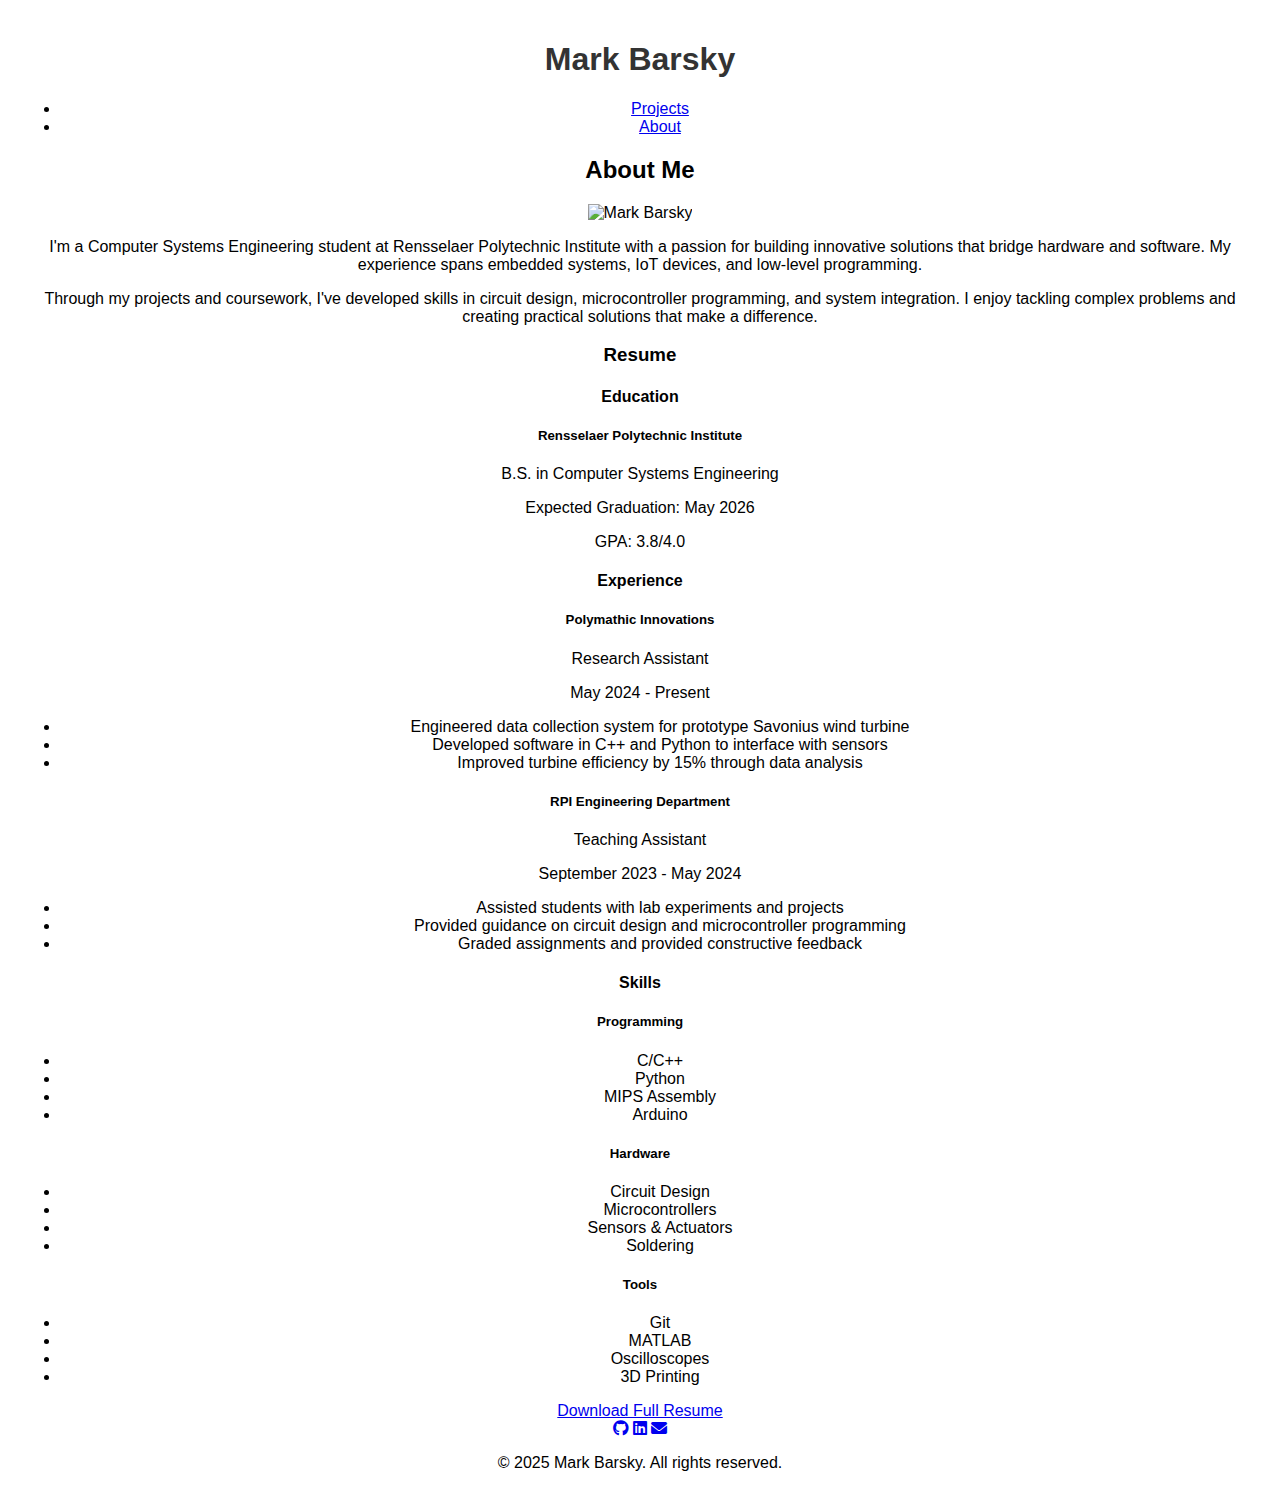
==== about.html @ 916d6900 "Create about.html" ====
<!DOCTYPE html>
<html lang="en">
<head>
    <meta charset="UTF-8">
    <meta name="viewport" content="width=device-width, initial-scale=1.0">
    <title>About | Mark Barsky</title>
    <link rel="stylesheet" href="css/styles.css">
    <link rel="stylesheet" href="css/media-queries.css">
    <script src="js/script.js" defer></script>
    <link rel="stylesheet" href="https://cdnjs.cloudflare.com/ajax/libs/font-awesome/6.0.0/css/all.min.css">
</head>
<body>
    <header>
        <div class="container">
            <h1 class="logo">Mark Barsky</h1>
            <nav>
                <ul class="nav-links">
                    <li><a href="index.html">Projects</a></li>
                    <li><a href="about.html" class="active">About</a></li>
                </ul>
                <div class="hamburger">
                    <div class="line"></div>
                    <div class="line"></div>
                    <div class="line"></div>
                </div>
            </nav>
        </div>
    </header>

    <main>
        <section class="about">
            <div class="container">
                <h2>About Me</h2>
                <div class="about-content">
                    <div class="about-image">
                        <img src="images/profile.jpg" alt="Mark Barsky">
                    </div>
                    <div class="about-text">
                        <p>I'm a Computer Systems Engineering student at Rensselaer Polytechnic Institute with a passion for building innovative solutions that bridge hardware and software. My experience spans embedded systems, IoT devices, and low-level programming.</p>
                        <p>Through my projects and coursework, I've developed skills in circuit design, microcontroller programming, and system integration. I enjoy tackling complex problems and creating practical solutions that make a difference.</p>
                    </div>
                </div>

                <div class="resume-section">
                    <h3>Resume</h3>
                    <div class="resume-content">
                        <div class="resume-block">
                            <h4>Education</h4>
                            <div class="resume-item">
                                <h5>Rensselaer Polytechnic Institute</h5>
                                <p class="resume-subtitle">B.S. in Computer Systems Engineering</p>
                                <p class="resume-date">Expected Graduation: May 2026</p>
                                <p>GPA: 3.8/4.0</p>
                            </div>
                        </div>

                        <div class="resume-block">
                            <h4>Experience</h4>
                            <div class="resume-item">
                                <h5>Polymathic Innovations</h5>
                                <p class="resume-subtitle">Research Assistant</p>
                                <p class="resume-date">May 2024 - Present</p>
                                <ul>
                                    <li>Engineered data collection system for prototype Savonius wind turbine</li>
                                    <li>Developed software in C++ and Python to interface with sensors</li>
                                    <li>Improved turbine efficiency by 15% through data analysis</li>
                                </ul>
                            </div>
                            <div class="resume-item">
                                <h5>RPI Engineering Department</h5>
                                <p class="resume-subtitle">Teaching Assistant</p>
                                <p class="resume-date">September 2023 - May 2024</p>
                                <ul>
                                    <li>Assisted students with lab experiments and projects</li>
                                    <li>Provided guidance on circuit design and microcontroller programming</li>
                                    <li>Graded assignments and provided constructive feedback</li>
                                </ul>
                            </div>
                        </div>

                        <div class="resume-block">
                            <h4>Skills</h4>
                            <div class="skills-grid">
                                <div class="skill-category">
                                    <h5>Programming</h5>
                                    <ul>
                                        <li>C/C++</li>
                                        <li>Python</li>
                                        <li>MIPS Assembly</li>
                                        <li>Arduino</li>
                                    </ul>
                                </div>
                                <div class="skill-category">
                                    <h5>Hardware</h5>
                                    <ul>
                                        <li>Circuit Design</li>
                                        <li>Microcontrollers</li>
                                        <li>Sensors & Actuators</li>
                                        <li>Soldering</li>
                                    </ul>
                                </div>
                                <div class="skill-category">
                                    <h5>Tools</h5>
                                    <ul>
                                        <li>Git</li>
                                        <li>MATLAB</li>
                                        <li>Oscilloscopes</li>
                                        <li>3D Printing</li>
                                    </ul>
                                </div>
                            </div>
                        </div>
                    </div>
                    <a href="resume.pdf" class="btn" target="_blank">Download Full Resume</a>
                </div>
            </div>
        </section>
    </main>

    <footer>
        <div class="container">
            <div class="footer-content">
                <div class="social-links">
                    <a href="https://github.com/yourusername" target="_blank"><i class="fab fa-github"></i></a>
                    <a href="https://linkedin.com/in/yourusername" target="_blank"><i class="fab fa-linkedin"></i></a>
                    <a href="mailto:your.email@example.com"><i class="fas fa-envelope"></i></a>
                </div>
                <p>&copy; 2025 Mark Barsky. All rights reserved.</p>
            </div>
        </div>
    </footer>
</body>
</html>
---- css/styles.css ----
body {
    font-family: Arial, sans-serif;
    margin: 0;
    padding: 20px;
    text-align: center;
}

h1 {
    color: #333;
}
---- css/media-queries.css ----
/* This handles responsive design for different screen sizes */
@media screen and (max-width: 768px) {
    body {
        padding: 10px;
    }
}
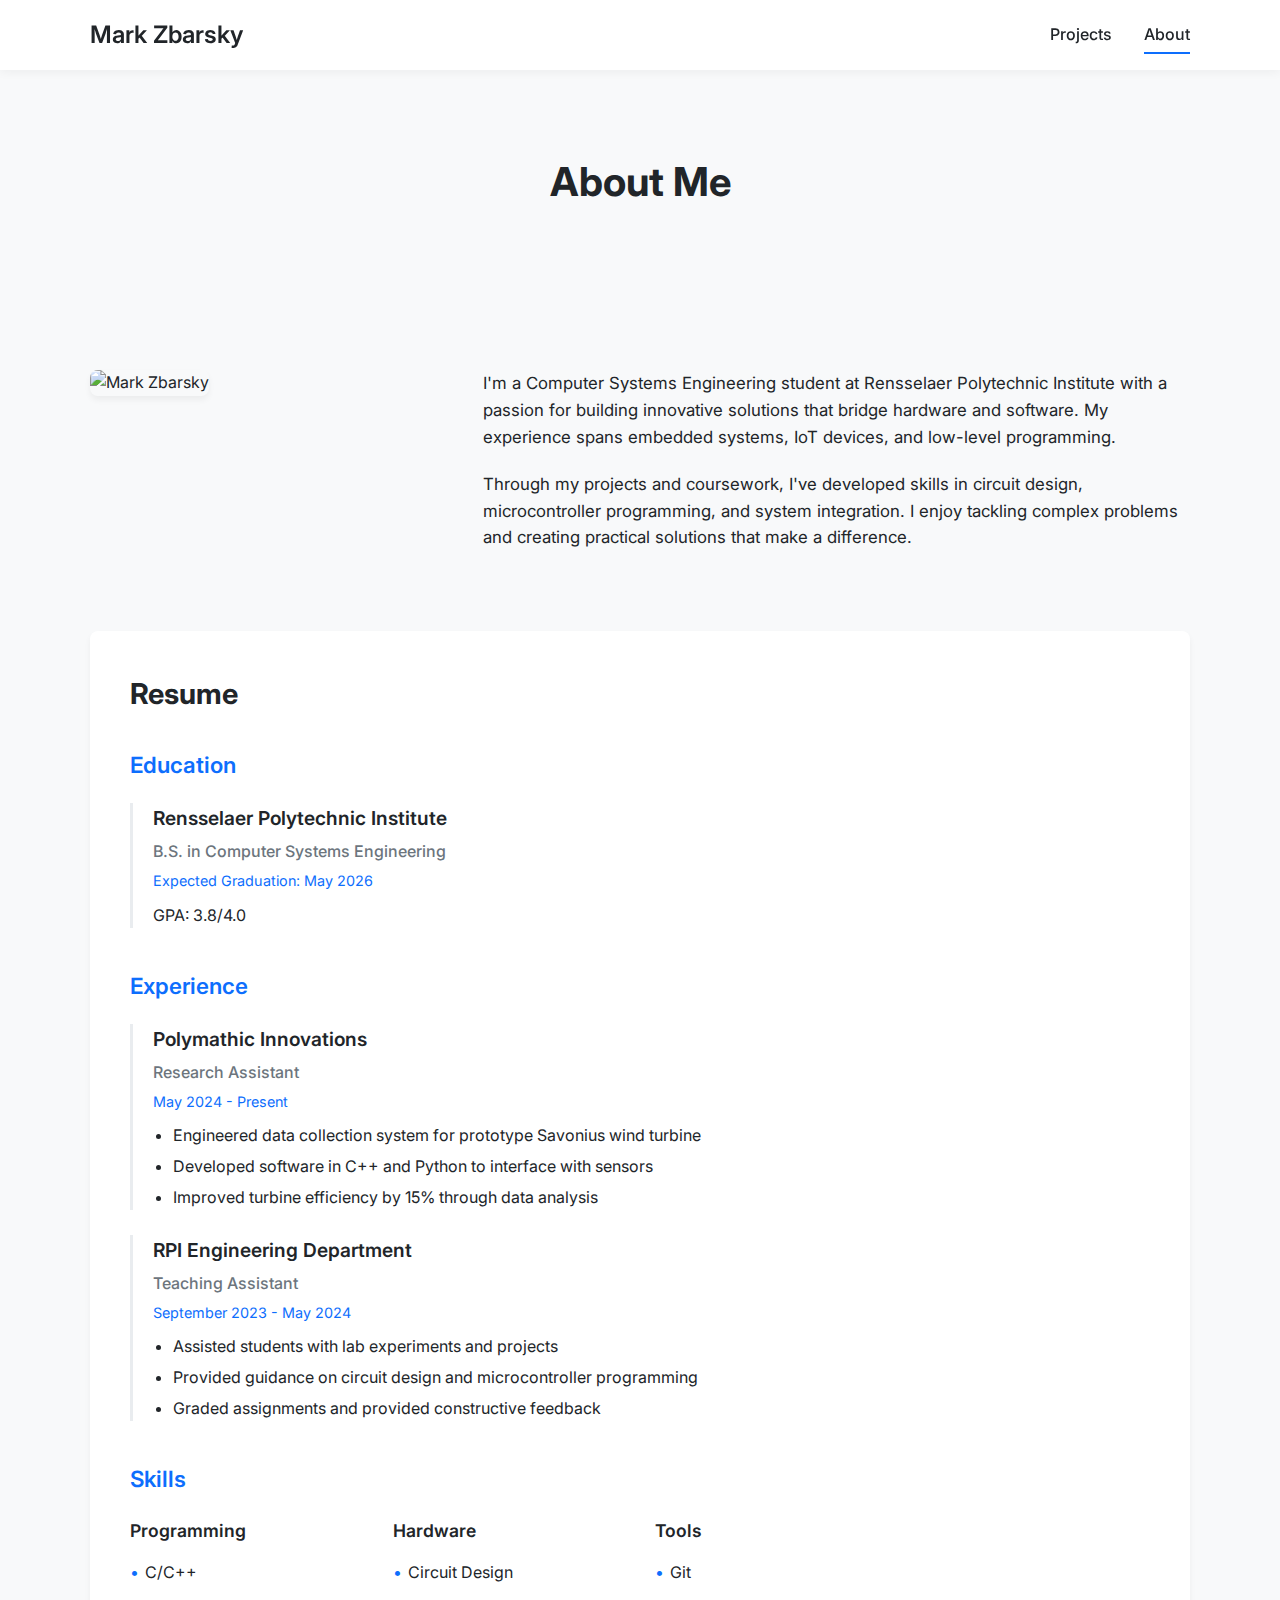
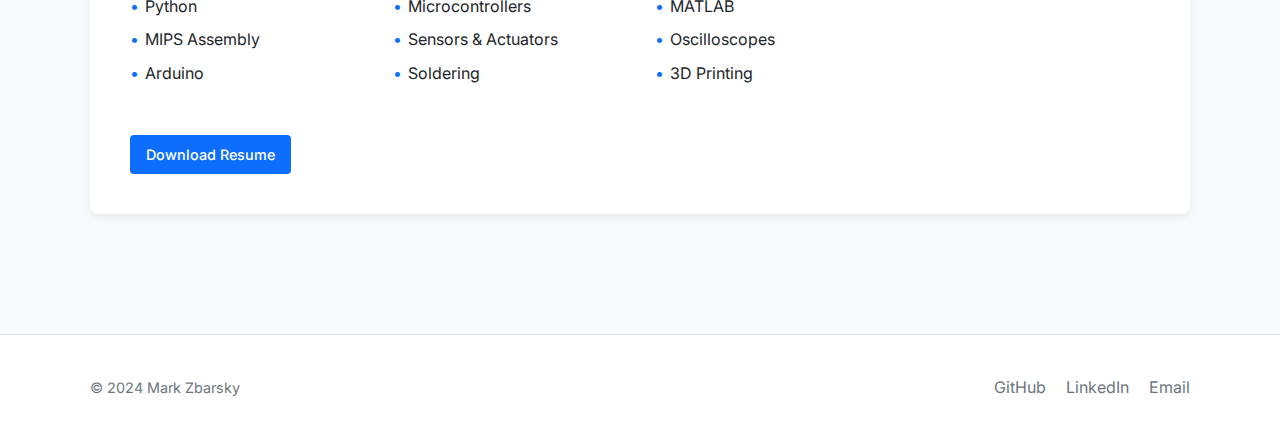
==== commit 6baa27b6: "update" ====
--- a/about.html
+++ b/about.html
@@ -3,37 +3,42 @@
 <head>
     <meta charset="UTF-8">
     <meta name="viewport" content="width=device-width, initial-scale=1.0">
-    <title>About | Mark Barsky</title>
+    <title>About | Mark Zbarsky</title>
     <link rel="stylesheet" href="css/styles.css">
     <link rel="stylesheet" href="css/media-queries.css">
+    <link rel="preconnect" href="https://fonts.googleapis.com">
+    <link rel="preconnect" href="https://fonts.gstatic.com" crossorigin>
+    <link href="https://fonts.googleapis.com/css2?family=Inter:wght@300;400;500;600;700&display=swap" rel="stylesheet">
     <script src="js/script.js" defer></script>
-    <link rel="stylesheet" href="https://cdnjs.cloudflare.com/ajax/libs/font-awesome/6.0.0/css/all.min.css">
 </head>
 <body>
-    <header>
+    <nav class="navbar">
         <div class="container">
-            <h1 class="logo">Mark Barsky</h1>
-            <nav>
-                <ul class="nav-links">
-                    <li><a href="index.html">Projects</a></li>
-                    <li><a href="about.html" class="active">About</a></li>
-                </ul>
-                <div class="hamburger">
-                    <div class="line"></div>
-                    <div class="line"></div>
-                    <div class="line"></div>
-                </div>
-            </nav>
+            <a href="index.html" class="logo">Mark Zbarsky</a>
+            <ul class="nav-links">
+                <li><a href="index.html">Projects</a></li>
+                <li><a href="about.html" class="active">About</a></li>
+            </ul>
+            <div class="hamburger">
+                <span></span>
+                <span></span>
+                <span></span>
+            </div>
+        </div>
+    </nav>
+
+    <header class="header">
+        <div class="container">
+            <h1>About Me</h1>
         </div>
     </header>
 
     <main>
         <section class="about">
             <div class="container">
-                <h2>About Me</h2>
                 <div class="about-content">
                     <div class="about-image">
-                        <img src="images/profile.jpg" alt="Mark Barsky">
+                        <img src="images/profile.jpg" alt="Mark Zbarsky">
                     </div>
                     <div class="about-text">
                         <p>I'm a Computer Systems Engineering student at Rensselaer Polytechnic Institute with a passion for building innovative solutions that bridge hardware and software. My experience spans embedded systems, IoT devices, and low-level programming.</p>
@@ -41,77 +46,77 @@
                     </div>
                 </div>
 
-                <div class="resume-section">
-                    <h3>Resume</h3>
-                    <div class="resume-content">
-                        <div class="resume-block">
-                            <h4>Education</h4>
-                            <div class="resume-item">
-                                <h5>Rensselaer Polytechnic Institute</h5>
-                                <p class="resume-subtitle">B.S. in Computer Systems Engineering</p>
-                                <p class="resume-date">Expected Graduation: May 2026</p>
-                                <p>GPA: 3.8/4.0</p>
-                            </div>
+                <div class="resume">
+                    <h2>Resume</h2>
+                    
+                    <div class="resume-section">
+                        <h3>Education</h3>
+                        <div class="resume-item">
+                            <h4>Rensselaer Polytechnic Institute</h4>
+                            <p class="subtitle">B.S. in Computer Systems Engineering</p>
+                            <p class="date">Expected Graduation: May 2026</p>
+                            <p>GPA: 3.8/4.0</p>
                         </div>
+                    </div>
 
-                        <div class="resume-block">
-                            <h4>Experience</h4>
-                            <div class="resume-item">
-                                <h5>Polymathic Innovations</h5>
-                                <p class="resume-subtitle">Research Assistant</p>
-                                <p class="resume-date">May 2024 - Present</p>
+                    <div class="resume-section">
+                        <h3>Experience</h3>
+                        <div class="resume-item">
+                            <h4>Polymathic Innovations</h4>
+                            <p class="subtitle">Research Assistant</p>
+                            <p class="date">May 2024 - Present</p>
+                            <ul>
+                                <li>Engineered data collection system for prototype Savonius wind turbine</li>
+                                <li>Developed software in C++ and Python to interface with sensors</li>
+                                <li>Improved turbine efficiency by 15% through data analysis</li>
+                            </ul>
+                        </div>
+                        <div class="resume-item">
+                            <h4>RPI Engineering Department</h4>
+                            <p class="subtitle">Teaching Assistant</p>
+                            <p class="date">September 2023 - May 2024</p>
+                            <ul>
+                                <li>Assisted students with lab experiments and projects</li>
+                                <li>Provided guidance on circuit design and microcontroller programming</li>
+                                <li>Graded assignments and provided constructive feedback</li>
+                            </ul>
+                        </div>
+                    </div>
+
+                    <div class="resume-section">
+                        <h3>Skills</h3>
+                        <div class="skills-grid">
+                            <div class="skill-category">
+                                <h4>Programming</h4>
                                 <ul>
-                                    <li>Engineered data collection system for prototype Savonius wind turbine</li>
-                                    <li>Developed software in C++ and Python to interface with sensors</li>
-                                    <li>Improved turbine efficiency by 15% through data analysis</li>
+                                    <li>C/C++</li>
+                                    <li>Python</li>
+                                    <li>MIPS Assembly</li>
+                                    <li>Arduino</li>
                                 </ul>
                             </div>
-                            <div class="resume-item">
-                                <h5>RPI Engineering Department</h5>
-                                <p class="resume-subtitle">Teaching Assistant</p>
-                                <p class="resume-date">September 2023 - May 2024</p>
+                            <div class="skill-category">
+                                <h4>Hardware</h4>
                                 <ul>
-                                    <li>Assisted students with lab experiments and projects</li>
-                                    <li>Provided guidance on circuit design and microcontroller programming</li>
-                                    <li>Graded assignments and provided constructive feedback</li>
+                                    <li>Circuit Design</li>
+                                    <li>Microcontrollers</li>
+                                    <li>Sensors & Actuators</li>
+                                    <li>Soldering</li>
+                                </ul>
+                            </div>
+                            <div class="skill-category">
+                                <h4>Tools</h4>
+                                <ul>
+                                    <li>Git</li>
+                                    <li>MATLAB</li>
+                                    <li>Oscilloscopes</li>
+                                    <li>3D Printing</li>
                                 </ul>
                             </div>
                         </div>
-
-                        <div class="resume-block">
-                            <h4>Skills</h4>
-                            <div class="skills-grid">
-                                <div class="skill-category">
-                                    <h5>Programming</h5>
-                                    <ul>
-                                        <li>C/C++</li>
-                                        <li>Python</li>
-                                        <li>MIPS Assembly</li>
-                                        <li>Arduino</li>
-                                    </ul>
-                                </div>
-                                <div class="skill-category">
-                                    <h5>Hardware</h5>
-                                    <ul>
-                                        <li>Circuit Design</li>
-                                        <li>Microcontrollers</li>
-                                        <li>Sensors & Actuators</li>
-                                        <li>Soldering</li>
-                                    </ul>
-                                </div>
-                                <div class="skill-category">
-                                    <h5>Tools</h5>
-                                    <ul>
-                                        <li>Git</li>
-                                        <li>MATLAB</li>
-                                        <li>Oscilloscopes</li>
-                                        <li>3D Printing</li>
-                                    </ul>
-                                </div>
-                            </div>
-                        </div>
                     </div>
-                    <a href="resume.pdf" class="btn" target="_blank">Download Full Resume</a>
+                    
+                    <a href="resume.pdf" class="btn" target="_blank">Download Resume</a>
                 </div>
             </div>
         </section>
@@ -119,13 +124,11 @@
 
     <footer>
         <div class="container">
-            <div class="footer-content">
-                <div class="social-links">
-                    <a href="https://github.com/yourusername" target="_blank"><i class="fab fa-github"></i></a>
-                    <a href="https://linkedin.com/in/yourusername" target="_blank"><i class="fab fa-linkedin"></i></a>
-                    <a href="mailto:your.email@example.com"><i class="fas fa-envelope"></i></a>
-                </div>
-                <p>&copy; 2025 Mark Barsky. All rights reserved.</p>
+            <p>&copy; 2024 Mark Zbarsky</p>
+            <div class="social-links">
+                <a href="https://github.com/yourusername" target="_blank">GitHub</a>
+                <a href="https://linkedin.com/in/yourusername" target="_blank">LinkedIn</a>
+                <a href="mailto:your.email@example.com">Email</a>
             </div>
         </div>
     </footer>
--- a/css/styles.css
+++ b/css/styles.css
@@ -1,10 +1,493 @@
-body {
-    font-family: Arial, sans-serif;
+:root {
+    --background: #f8f9fa;
+    --text: #212529;
+    --primary: #0d6efd;
+    --secondary: #6c757d;
+    --light: #e9ecef;
+    --dark: #343a40;
+    --white: #ffffff;
+    --border: #dee2e6;
+  }
+  
+  * {
     margin: 0;
+    padding: 0;
+    box-sizing: border-box;
+  }
+  
+  body {
+    font-family: 'Inter', sans-serif;
+    line-height: 1.6;
+    color: var(--text);
+    background-color: var(--background);
+  }
+  
+  .container {
+    width: 100%;
+    max-width: 1140px;
+    margin: 0 auto;
+    padding: 0 20px;
+  }
+  
+  /* Navigation */
+  .navbar {
+    background-color: var(--white);
+    box-shadow: 0 2px 10px rgba(0, 0, 0, 0.05);
+    position: sticky;
+    top: 0;
+    z-index: 1000;
+  }
+  
+  .navbar .container {
+    display: flex;
+    justify-content: space-between;
+    align-items: center;
+    height: 70px;
+  }
+  
+  .logo {
+    font-size: 1.5rem;
+    font-weight: 600;
+    color: var(--text);
+    text-decoration: none;
+  }
+  
+  .nav-links {
+    display: flex;
+    list-style: none;
+  }
+  
+  .nav-links li {
+    margin-left: 2rem;
+  }
+  
+  .nav-links a {
+    color: var(--text);
+    text-decoration: none;
+    font-weight: 500;
+    padding-bottom: 5px;
+    position: relative;
+  }
+  
+  .nav-links a.active::after,
+  .nav-links a:hover::after {
+    content: '';
+    position: absolute;
+    bottom: -5px;
+    left: 0;
+    width: 100%;
+    height: 2px;
+    background-color: var(--primary);
+  }
+  
+  .hamburger {
+    display: none;
+    cursor: pointer;
+  }
+  
+  .hamburger span {
+    display: block;
+    width: 25px;
+    height: 3px;
+    background-color: var(--text);
+    margin: 5px 0;
+    transition: all 0.3s ease;
+  }
+  
+  /* Header */
+  .header {
+    padding: 80px 0;
+    text-align: center;
+  }
+  
+  .header h1 {
+    font-size: 2.5rem;
+    font-weight: 700;
+    margin-bottom: 1rem;
+    color: var(--text);
+  }
+  
+  .header p {
+    font-size: 1.2rem;
+    color: var(--secondary);
+    max-width: 600px;
+    margin: 0 auto;
+  }
+  
+  /* Project Header */
+  .project-header {
+    padding: 60px 0;
+    text-align: center;
+    background-color: var(--light);
+  }
+  
+  .project-header h1 {
+    font-size: 2.5rem;
+    font-weight: 700;
+    margin-bottom: 1rem;
+  }
+  
+  .project-meta {
+    color: var(--secondary);
+    font-size: 1.1rem;
+  }
+  
+  /* Projects Section */
+  .projects {
+    padding: 60px 0;
+  }
+  
+  .projects h2 {
+    text-align: center;
+    margin-bottom: 40px;
+    font-size: 2rem;
+    font-weight: 700;
+  }
+  
+  .project-grid {
+    display: grid;
+    grid-template-columns: repeat(auto-fill, minmax(340px, 1fr));
+    gap: 40px;
+  }
+  
+  .project-card {
+    background-color: var(--white);
+    border-radius: 8px;
+    overflow: hidden;
+    box-shadow: 0 4px 6px rgba(0, 0, 0, 0.05);
+    transition: transform 0.3s ease, box-shadow 0.3s ease;
+  }
+  
+  .project-card:hover {
+    transform: translateY(-5px);
+    box-shadow: 0 10px 20px rgba(0, 0, 0, 0.1);
+  }
+  
+  .project-image {
+    height: 220px;
+    overflow: hidden;
+  }
+  
+  .project-image img {
+    width: 100%;
+    height: 100%;
+    object-fit: cover;
+    transition: transform 0.5s ease;
+  }
+  
+  .project-card:hover .project-image img {
+    transform: scale(1.05);
+  }
+  
+  .project-content {
     padding: 20px;
-    text-align: center;
-}
-
-h1 {
-    color: #333;
-}+  }
+  
+  .project-content h3 {
+    font-size: 1.3rem;
+    margin-bottom: 10px;
+    font-weight: 600;
+  }
+  
+  .project-content p {
+    color: var(--secondary);
+    margin-bottom: 20px;
+    font-size: 0.95rem;
+  }
+  
+  .btn {
+    display: inline-block;
+    background-color: var(--primary);
+    color: var(--white);
+    padding: 8px 16px;
+    border-radius: 4px;
+    text-decoration: none;
+    font-weight: 500;
+    font-size: 0.9rem;
+    transition: background-color 0.3s ease;
+  }
+  
+  .btn:hover {
+    background-color: #0b5ed7;
+  }
+  
+  /* About Section */
+  .about {
+    padding: 60px 0;
+  }
+  
+  .about-content {
+    display: flex;
+    gap: 40px;
+    margin-bottom: 60px;
+  }
+  
+  .about-image {
+    flex: 1;
+  }
+  
+  .about-image img {
+    width: 100%;
+    border-radius: 8px;
+    box-shadow: 0 4px 6px rgba(0, 0, 0, 0.05);
+  }
+  
+  .about-text {
+    flex: 2;
+  }
+  
+  .about-text p {
+    margin-bottom: 20px;
+    font-size: 1.05rem;
+  }
+  
+  /* Resume */
+  .resume {
+    background-color: var(--white);
+    padding: 40px;
+    border-radius: 8px;
+    box-shadow: 0 4px 6px rgba(0, 0, 0, 0.05);
+  }
+  
+  .resume h2 {
+    margin-bottom: 30px;
+    font-size: 1.8rem;
+    font-weight: 700;
+  }
+  
+  .resume-section {
+    margin-bottom: 40px;
+  }
+  
+  .resume-section h3 {
+    font-size: 1.4rem;
+    margin-bottom: 20px;
+    font-weight: 600;
+    color: var(--primary);
+  }
+  
+  .resume-item {
+    margin-bottom: 25px;
+    padding-left: 20px;
+    border-left: 3px solid var(--light);
+  }
+  
+  .resume-item h4 {
+    font-size: 1.2rem;
+    margin-bottom: 5px;
+    font-weight: 600;
+  }
+  
+  .subtitle {
+    color: var(--secondary);
+    font-weight: 500;
+    margin-bottom: 5px;
+  }
+  
+  .date {
+    color: var(--primary);
+    font-size: 0.9rem;
+    margin-bottom: 10px;
+  }
+  
+  .resume-item ul {
+    padding-left: 20px;
+    margin-top: 10px;
+  }
+  
+  .resume-item li {
+    margin-bottom: 5px;
+  }
+  
+  .skills-grid {
+    display: grid;
+    grid-template-columns: repeat(auto-fill, minmax(200px, 1fr));
+    gap: 30px;
+  }
+  
+  .skill-category h4 {
+    margin-bottom: 15px;
+    font-size: 1.1rem;
+    font-weight: 600;
+  }
+  
+  .skill-category ul {
+    list-style: none;
+  }
+  
+  .skill-category li {
+    margin-bottom: 8px;
+    padding-left: 15px;
+    position: relative;
+  }
+  
+  .skill-category li::before {
+    content: "•";
+    color: var(--primary);
+    position: absolute;
+    left: 0;
+  }
+  
+  /* Project Details */
+  .project-details {
+    padding: 60px 0;
+  }
+  
+  .project-hero {
+    margin-bottom: 40px;
+  }
+  
+  .project-hero img {
+    width: 100%;
+    border-radius: 8px;
+    box-shadow: 0 4px 6px rgba(0, 0, 0, 0.05);
+  }
+  
+  .project-description {
+    background-color: var(--white);
+    padding: 40px;
+    border-radius: 8px;
+    box-shadow: 0 4px 6px rgba(0, 0, 0, 0.05);
+  }
+  
+  .project-description h2 {
+    font-size: 1.8rem;
+    margin: 30px 0 20px;
+    font-weight: 700;
+  }
+  
+  .project-description h2:first-child {
+    margin-top: 0;
+  }
+  
+  .project-description p {
+    margin-bottom: 20px;
+    font-size: 1.05rem;
+  }
+  
+  .project-gallery {
+    display: grid;
+    grid-template-columns: repeat(auto-fill, minmax(250px, 1fr));
+    gap: 20px;
+    margin: 30px 0;
+  }
+  
+  .gallery-item {
+    background-color: var(--light);
+    border-radius: 8px;
+    overflow: hidden;
+  }
+  
+  .gallery-item img {
+    width: 100%;
+    height: 180px;
+    object-fit: cover;
+  }
+  
+  .gallery-item p {
+    padding: 10px;
+    margin-bottom: 0;
+    font-size: 0.9rem;
+    color: var(--secondary);
+  }
+  
+  .process {
+    margin: 30px 0;
+  }
+  
+  .process-step {
+    margin-bottom: 30px;
+    padding-left: 20px;
+    border-left: 3px solid var(--light);
+  }
+  
+  .process-step h3 {
+    font-size: 1.3rem;
+    margin-bottom: 10px;
+    font-weight: 600;
+    color: var(--primary);
+  }
+  
+  .tech-stack {
+    display: flex;
+    flex-wrap: wrap;
+    gap: 10px;
+    margin: 20px 0 30px;
+  }
+  
+  .tech-stack span {
+    background-color: var(--light);
+    padding: 8px 12px;
+    border-radius: 4px;
+    font-size: 0.9rem;
+    font-weight: 500;
+  }
+  
+  .challenges {
+    margin: 30px 0;
+  }
+  
+  .challenge {
+    background-color: var(--light);
+    padding: 20px;
+    border-radius: 8px;
+    margin-bottom: 20px;
+  }
+  
+  .challenge h3 {
+    font-size: 1.2rem;
+    margin-bottom: 10px;
+    font-weight: 600;
+  }
+  
+  .project-navigation {
+    margin-top: 40px;
+    display: flex;
+    justify-content: center;
+  }
+  
+  .back-btn {
+    display: inline-flex;
+    align-items: center;
+    gap: 8px;
+  }
+  
+  .back-btn::before {
+    content: "←";
+    font-size: 1.1rem;
+  }
+  
+  /* Footer */
+  footer {
+    background-color: var(--white);
+    padding: 40px 0;
+    margin-top: 60px;
+    border-top: 1px solid var(--border);
+  }
+  
+  footer .container {
+    display: flex;
+    justify-content: space-between;
+    align-items: center;
+  }
+  
+  footer p {
+    color: var(--secondary);
+    font-size: 0.9rem;
+  }
+  
+  .social-links {
+    display: flex;
+    gap: 20px;
+  }
+  
+  .social-links a {
+    color: var(--secondary);
+    text-decoration: none;
+    transition: color 0.3s ease;
+  }
+  
+  .social-links a:hover {
+    color: var(--primary);
+  }
+  --- a/css/media-queries.css
+++ b/css/media-queries.css
@@ -1,6 +1,122 @@
-/* This handles responsive design for different screen sizes */
-@media screen and (max-width: 768px) {
-    body {
-        padding: 10px;
+@media (max-width: 992px) {
+    .about-content {
+      flex-direction: column;
     }
-}+    
+    .about-image {
+      margin-bottom: 30px;
+    }
+    
+    .project-description {
+      padding: 30px;
+    }
+  }
+  
+  @media (max-width: 768px) {
+    .navbar .container {
+      height: 60px;
+    }
+    
+    .nav-links {
+      position: fixed;
+      top: 60px;
+      left: 0;
+      right: 0;
+      background-color: var(--white);
+      flex-direction: column;
+      align-items: center;
+      padding: 20px 0;
+      box-shadow: 0 5px 10px rgba(0, 0, 0, 0.1);
+      transform: translateY(-100%);
+      opacity: 0;
+      pointer-events: none;
+      transition: all 0.3s ease;
+    }
+    
+    .nav-links.active {
+      transform: translateY(0);
+      opacity: 1;
+      pointer-events: all;
+    }
+    
+    .nav-links li {
+      margin: 15px 0;
+    }
+    
+    .hamburger {
+      display: block;
+    }
+    
+    .hamburger.active span:nth-child(1) {
+      transform: rotate(45deg) translate(5px, 5px);
+    }
+    
+    .hamburger.active span:nth-child(2) {
+      opacity: 0;
+    }
+    
+    .hamburger.active span:nth-child(3) {
+      transform: rotate(-45deg) translate(7px, -6px);
+    }
+    
+    .header {
+      padding: 60px 0;
+    }
+    
+    .header h1 {
+      font-size: 2rem;
+    }
+    
+    .project-grid {
+      grid-template-columns: 1fr;
+    }
+    
+    .project-gallery {
+      grid-template-columns: 1fr;
+    }
+    
+    .skills-grid {
+      grid-template-columns: 1fr 1fr;
+    }
+    
+    footer .container {
+      flex-direction: column;
+      gap: 20px;
+    }
+  }
+  
+  @media (max-width: 480px) {
+    .header h1 {
+      font-size: 1.8rem;
+    }
+    
+    .header p {
+      font-size: 1rem;
+    }
+    
+    .project-description {
+      padding: 20px;
+    }
+    
+    .project-description h2 {
+      font-size: 1.5rem;
+    }
+    
+    .skills-grid {
+      grid-template-columns: 1fr;
+    }
+    
+    .resume {
+      padding: 25px;
+    }
+    
+    .tech-stack {
+      gap: 8px;
+    }
+    
+    .tech-stack span {
+      font-size: 0.8rem;
+      padding: 6px 10px;
+    }
+  }
+  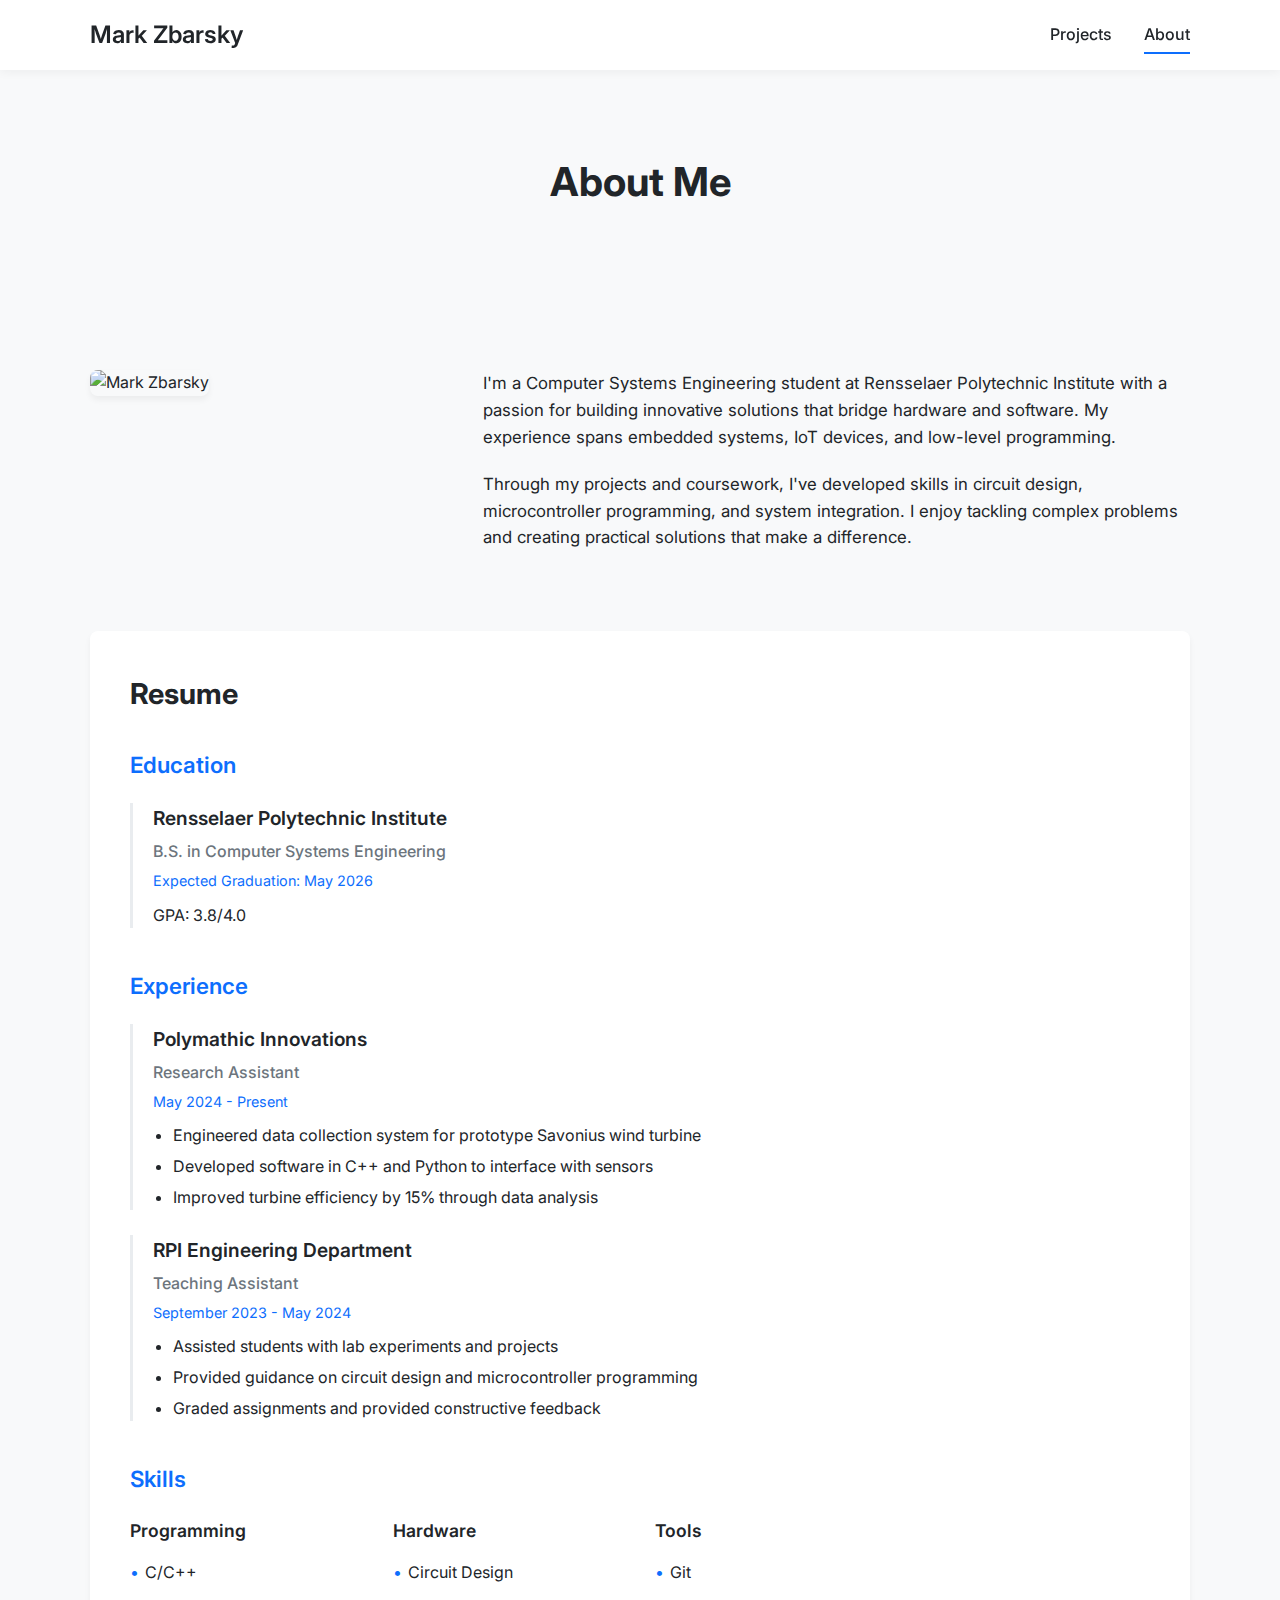
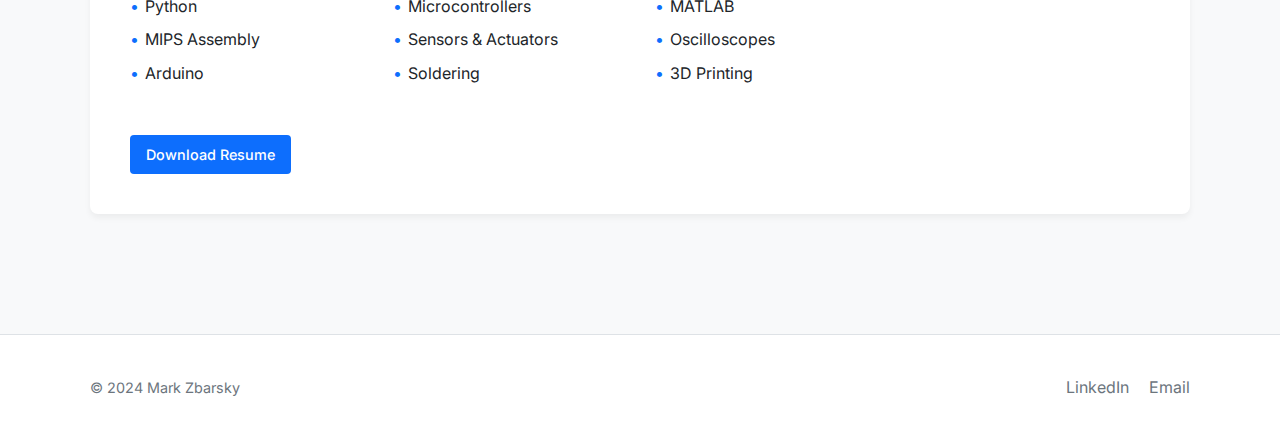
==== commit 814629bc: "matrix_multiplier" ====
--- a/about.html
+++ b/about.html
@@ -126,9 +126,8 @@
         <div class="container">
             <p>&copy; 2024 Mark Zbarsky</p>
             <div class="social-links">
-                <a href="https://github.com/yourusername" target="_blank">GitHub</a>
-                <a href="https://linkedin.com/in/yourusername" target="_blank">LinkedIn</a>
-                <a href="mailto:your.email@example.com">Email</a>
+                <a href="linkedin.com/in/mark-zbarsky-139697265/" target="_blank">LinkedIn</a>
+                <a href="mailto:markzb1483@gmail.com">Email</a>
             </div>
         </div>
     </footer>
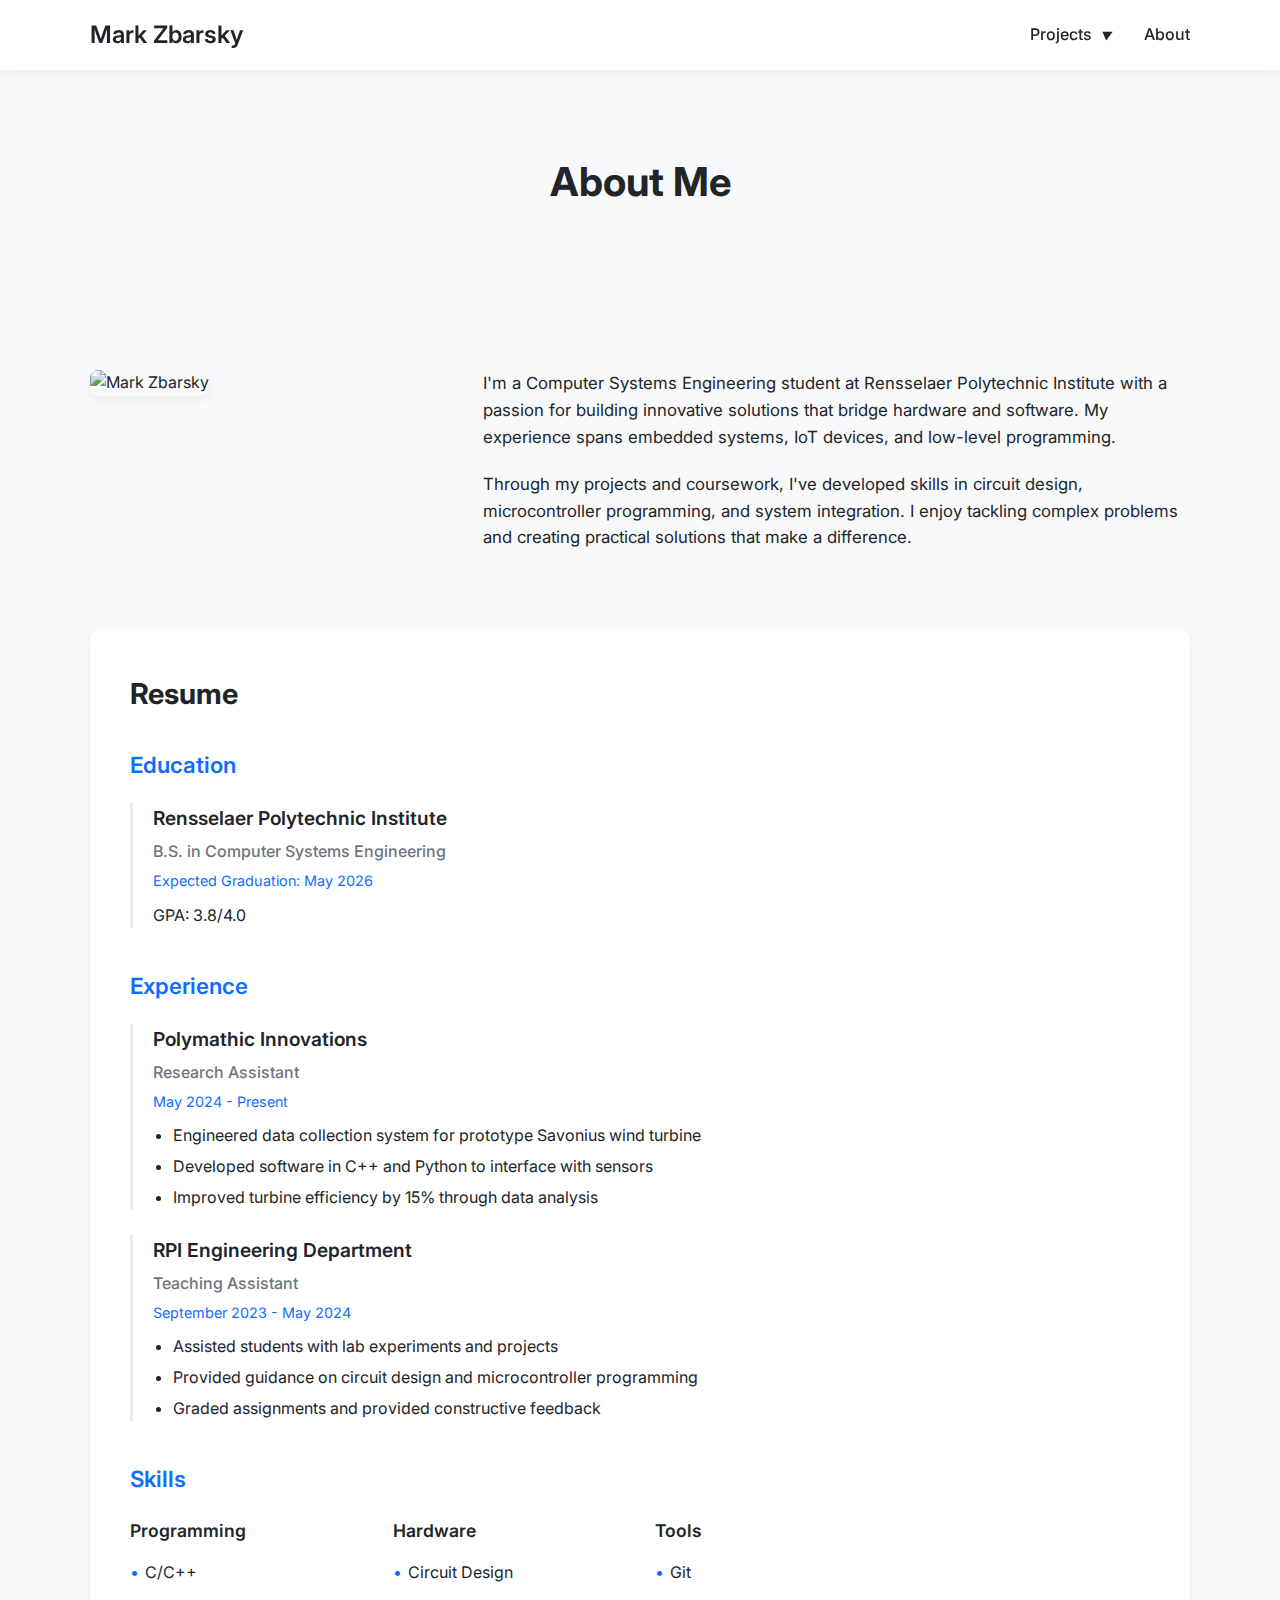
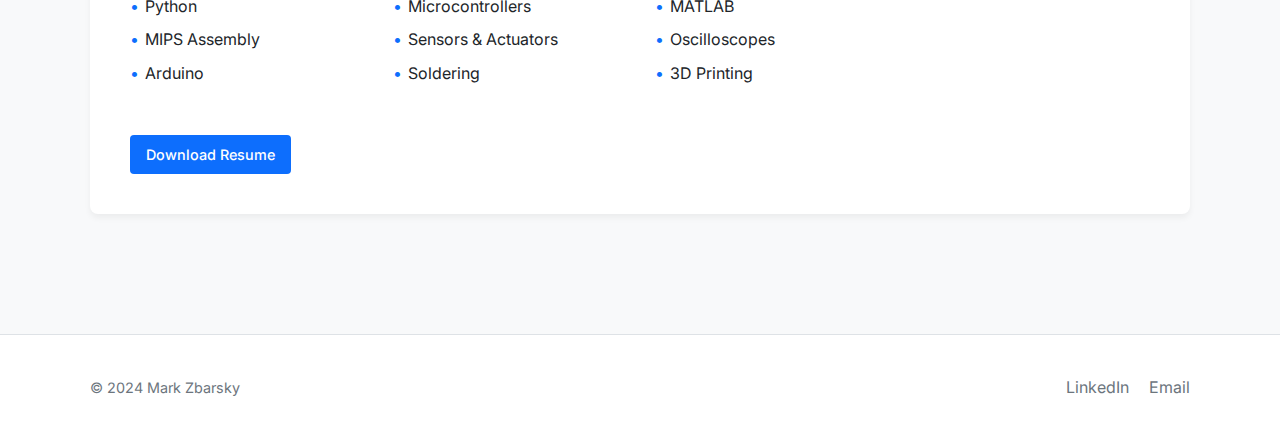
==== commit b3b039a4: "navbar" ====
--- a/about.html
+++ b/about.html
@@ -16,8 +16,17 @@
         <div class="container">
             <a href="index.html" class="logo">Mark Zbarsky</a>
             <ul class="nav-links">
-                <li><a href="index.html">Projects</a></li>
-                <li><a href="about.html" class="active">About</a></li>
+                <li class="dropdown">
+                    <a href="javascript:void(0)" class="dropbtn">Projects <i class="dropdown-arrow">▼</i></a>
+                    <div class="dropdown-content">
+                        <a href="projects/wind-turbine.html">Wind Turbine</a>
+                        <a href="projects/line-follower.html">Line Follower</a>
+                        <a href="projects/smart-birdfeeder.html">Smart Birdfeeder</a>
+                        <a href="projects/pixie-radio.html">Pixie Radio</a>
+                        <a href="projects/mips-calculator.html">MIPS Calculator</a>
+                    </div>
+                </li>
+                <li><a href="about.html">About</a></li>
             </ul>
             <div class="hamburger">
                 <span></span>
@@ -26,6 +35,7 @@
             </div>
         </div>
     </nav>
+    
 
     <header class="header">
         <div class="container">
--- a/css/styles.css
+++ b/css/styles.css
@@ -490,4 +490,88 @@
   .social-links a:hover {
     color: var(--primary);
   }
+/* Project date styling */
+.project-date {
+    color: var(--primary);
+    font-size: 0.9rem;
+    margin-bottom: 10px;
+    font-weight: 500;
+}
+/* Dropdown styles */
+.dropdown {
+    position: relative;
+    display: inline-block;
+}
+
+.dropdown-arrow {
+    font-size: 0.7rem;
+    margin-left: 5px;
+    transition: transform 0.3s ease;
+}
+
+.dropdown:hover .dropdown-arrow {
+    transform: rotate(180deg);
+}
+
+.dropdown-content {
+    display: none;
+    position: absolute;
+    background-color: var(--white);
+    min-width: 180px;
+    box-shadow: 0 8px 16px rgba(0,0,0,0.1);
+    z-index: 1;
+    border-radius: 4px;
+    overflow: hidden;
+    top: 100%;
+    left: 0;
+    margin-top: 10px;
+}
+
+.dropdown-content a {
+    color: var(--text) !important;
+    padding: 12px 16px;
+    text-decoration: none;
+    display: block;
+    font-weight: 400 !important;
+    transition: background-color 0.3s;
+}
+
+.dropdown-content a:hover {
+    background-color: var(--light);
+}
+
+.dropdown:hover .dropdown-content {
+    display: block;
+}
+
+.dropdown:hover .dropbtn {
+    color: var(--primary);
+}
+
+.dropdown .dropbtn::after {
+    display: none;
+}
+
+.dropdown-content a::after {
+    display: none !important;
+}
+
+/* Adjust for mobile */
+@media (max-width: 768px) {
+    .dropdown-content {
+        position: static;
+        box-shadow: none;
+        margin-top: 0;
+        background-color: rgba(0,0,0,0.05);
+        display: none;
+    }
+    
+    .dropdown.active .dropdown-content {
+        display: block;
+    }
+    
+    .dropdown-content a {
+        padding-left: 30px;
+    }
+}
   